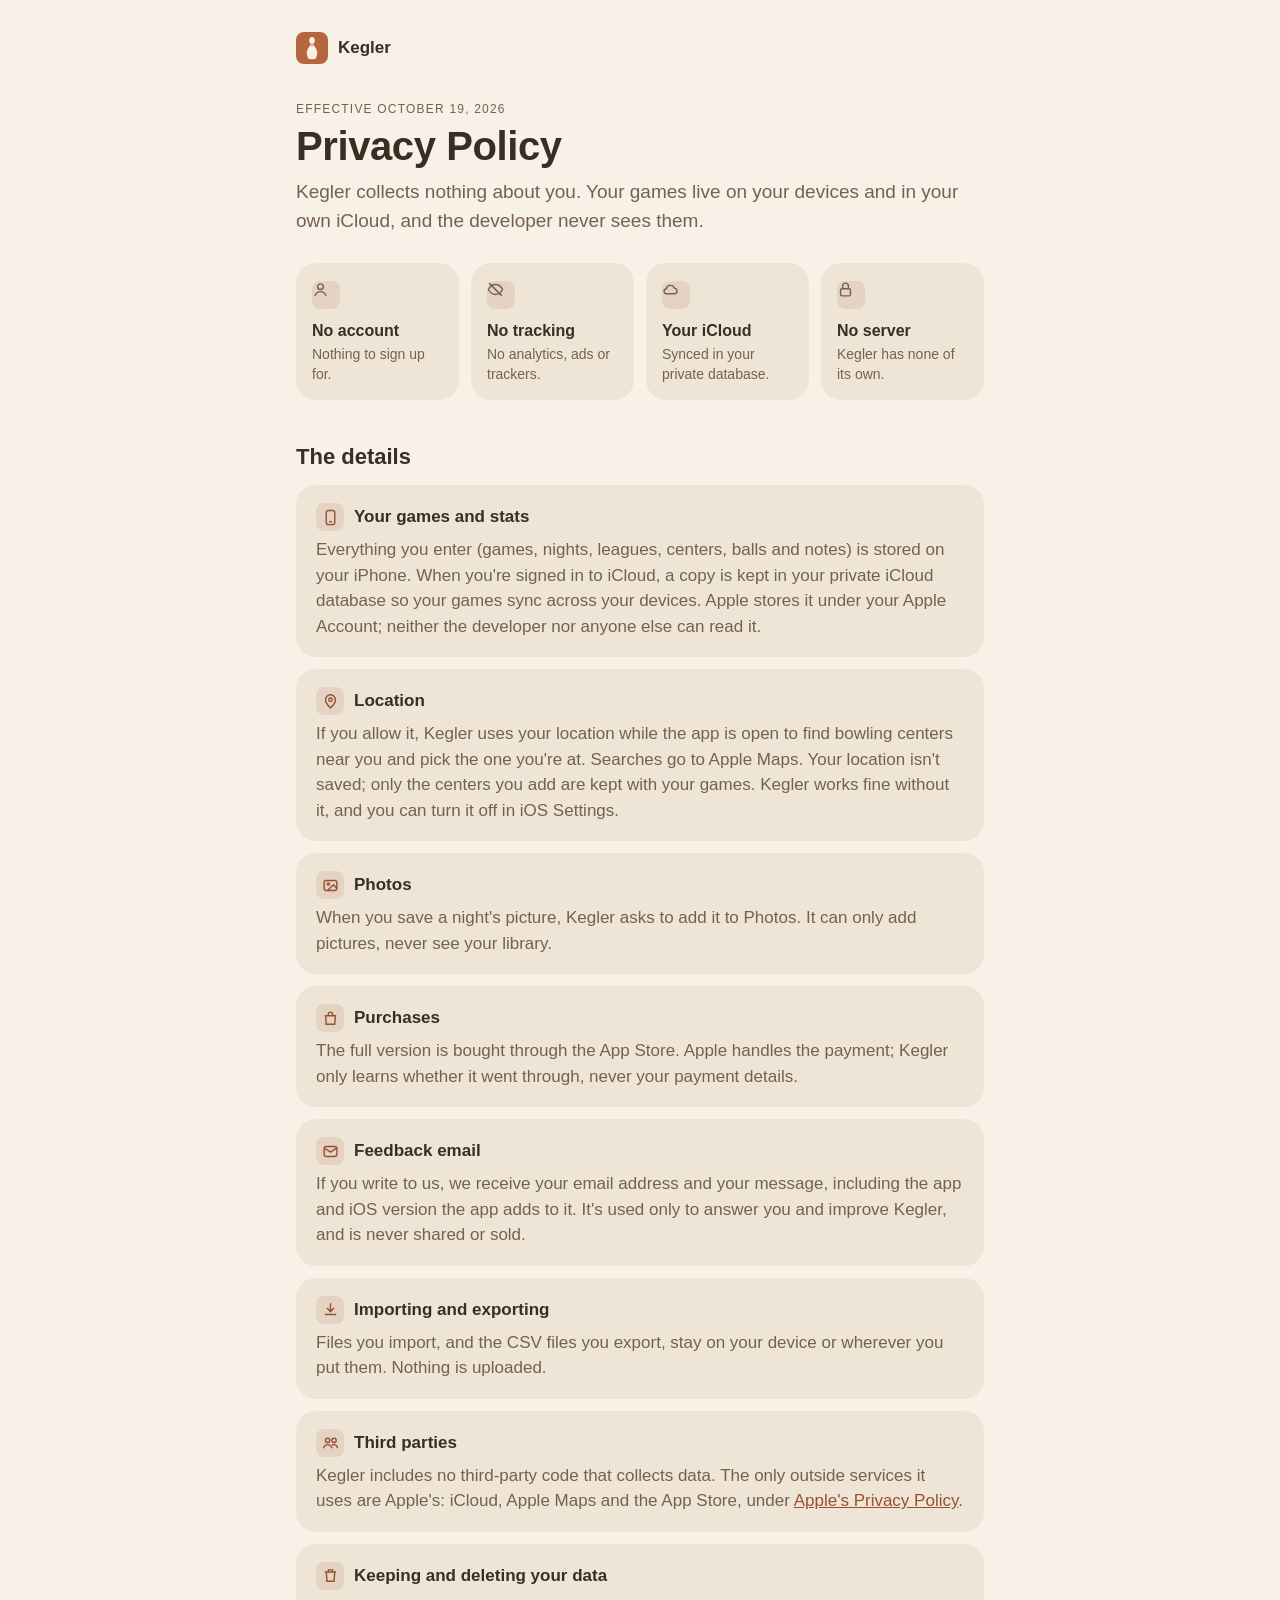
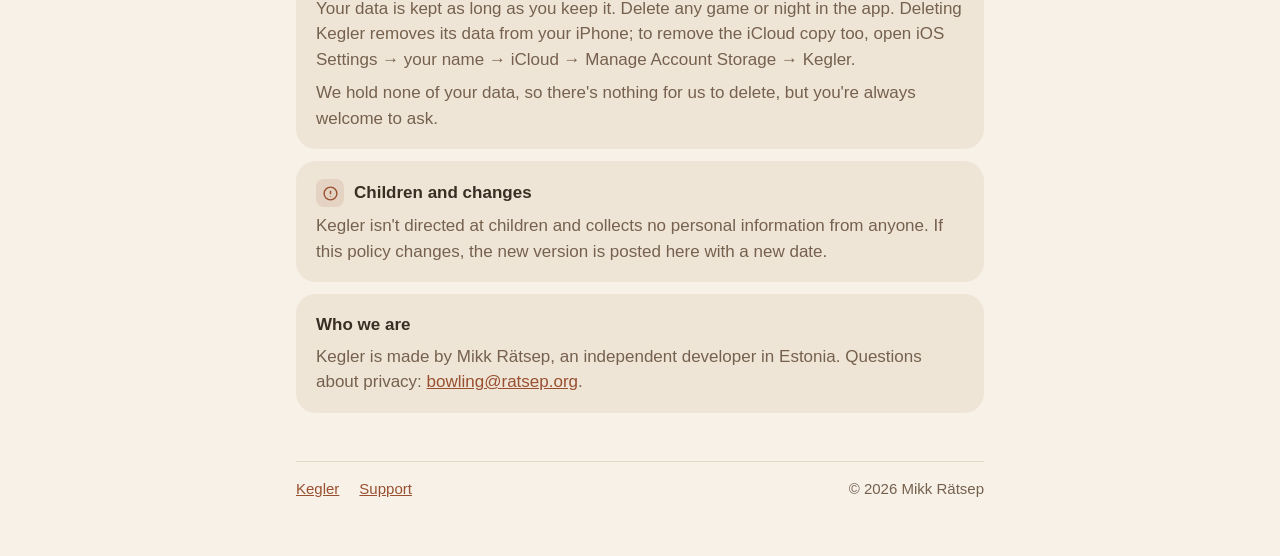
==== privacy/index.html @ ffc1f742 "make the site the app's home page in its own style" ====
<!doctype html>
<html lang="en">
<head>
<meta charset="utf-8">
<meta name="viewport" content="width=device-width, initial-scale=1">
<title>Kegler Privacy Policy</title>
<link rel="icon" href="../favicon.png">
<link rel="stylesheet" href="../style.css">
</head>
<body>
<main>
  <a class="bar" href="../"><img src="../icon.png" alt="">Kegler</a>

  <p class="overline">Effective October 19, 2026</p>
  <h1>Privacy Policy</h1>
  <p class="lead">Kegler collects nothing about you. Your games live on your devices and in your own iCloud, and the developer never sees them.</p>

  <div class="tiles">
    <div class="tile">
      <span class="icon"><svg viewBox="0 0 24 24" fill="none" stroke="currentColor" stroke-width="2" aria-hidden="true"><circle cx="12" cy="8" r="4"/><path d="M4 21c1.5-4 4.5-6 8-6s6.5 2 8 6"/></svg></span>
      <strong>No account</strong>
      <span>Nothing to sign up for.</span>
    </div>
    <div class="tile">
      <span class="icon"><svg viewBox="0 0 24 24" fill="none" stroke="currentColor" stroke-width="2" aria-hidden="true"><path d="M2 12s3.5-7 10-7 10 7 10 7-3.5 7-10 7S2 12 2 12z"/><path d="M3 3l18 18"/></svg></span>
      <strong>No tracking</strong>
      <span>No analytics, ads or trackers.</span>
    </div>
    <div class="tile">
      <span class="icon"><svg viewBox="0 0 24 24" fill="none" stroke="currentColor" stroke-width="2" aria-hidden="true"><path d="M7 18h10a4 4 0 0 0 .5-8 6 6 0 0 0-11.5 1A3.5 3.5 0 0 0 7 18z"/></svg></span>
      <strong>Your iCloud</strong>
      <span>Synced in your private database.</span>
    </div>
    <div class="tile">
      <span class="icon"><svg viewBox="0 0 24 24" fill="none" stroke="currentColor" stroke-width="2" aria-hidden="true"><rect x="5" y="11" width="14" height="10" rx="2"/><path d="M8 11V7a4 4 0 0 1 8 0v4"/></svg></span>
      <strong>No server</strong>
      <span>Kegler has none of its own.</span>
    </div>
  </div>

  <h2>The details</h2>

  <div class="card">
    <h3><span class="icon"><svg viewBox="0 0 24 24" fill="none" stroke="currentColor" stroke-width="2" aria-hidden="true"><rect x="6" y="2" width="12" height="20" rx="3"/><path d="M10 18h4"/></svg></span>Your games and stats</h3>
    <p>Everything you enter (games, nights, leagues, centers, balls and notes) is stored on your iPhone. When you're signed in to iCloud, a copy is kept in your private iCloud database so your games sync across your devices. Apple stores it under your Apple Account; neither the developer nor anyone else can read it.</p>
  </div>

  <div class="card">
    <h3><span class="icon"><svg viewBox="0 0 24 24" fill="none" stroke="currentColor" stroke-width="2" aria-hidden="true"><path d="M12 21s-7-6.2-7-11.5a7 7 0 0 1 14 0C19 14.8 12 21 12 21z"/><circle cx="12" cy="9.5" r="2.5"/></svg></span>Location</h3>
    <p>If you allow it, Kegler uses your location while the app is open to find bowling centers near you and pick the one you're at. Searches go to Apple Maps. Your location isn't saved; only the centers you add are kept with your games. Kegler works fine without it, and you can turn it off in iOS Settings.</p>
  </div>

  <div class="card">
    <h3><span class="icon"><svg viewBox="0 0 24 24" fill="none" stroke="currentColor" stroke-width="2" aria-hidden="true"><rect x="3" y="5" width="18" height="14" rx="3"/><circle cx="9" cy="10" r="1.5"/><path d="M21 16l-5-5-8 8"/></svg></span>Photos</h3>
    <p>When you save a night's picture, Kegler asks to add it to Photos. It can only add pictures, never see your library.</p>
  </div>

  <div class="card">
    <h3><span class="icon"><svg viewBox="0 0 24 24" fill="none" stroke="currentColor" stroke-width="2" aria-hidden="true"><path d="M5 8h14l-1 12H6z"/><path d="M9 8V6a3 3 0 0 1 6 0v2"/></svg></span>Purchases</h3>
    <p>The full version is bought through the App Store. Apple handles the payment; Kegler only learns whether it went through, never your payment details.</p>
  </div>

  <div class="card">
    <h3><span class="icon"><svg viewBox="0 0 24 24" fill="none" stroke="currentColor" stroke-width="2" aria-hidden="true"><rect x="3" y="5" width="18" height="14" rx="3"/><path d="M3 7l9 6 9-6"/></svg></span>Feedback email</h3>
    <p>If you write to us, we receive your email address and your message, including the app and iOS version the app adds to it. It's used only to answer you and improve Kegler, and is never shared or sold.</p>
  </div>

  <div class="card">
    <h3><span class="icon"><svg viewBox="0 0 24 24" fill="none" stroke="currentColor" stroke-width="2" aria-hidden="true"><path d="M12 3v12M7 10l5 5 5-5M4 19h16"/></svg></span>Importing and exporting</h3>
    <p>Files you import, and the CSV files you export, stay on your device or wherever you put them. Nothing is uploaded.</p>
  </div>

  <div class="card">
    <h3><span class="icon"><svg viewBox="0 0 24 24" fill="none" stroke="currentColor" stroke-width="2" aria-hidden="true"><circle cx="8" cy="9" r="3"/><circle cx="17" cy="9" r="3"/><path d="M2 20c1-3 3.5-5 6-5s5 2 6 5M14 15.5c.9-.3 1.9-.5 3-.5 2.5 0 4.5 2 5 5"/></svg></span>Third parties</h3>
    <p>Kegler includes no third-party code that collects data. The only outside services it uses are Apple's: iCloud, Apple Maps and the App Store, under <a href="https://www.apple.com/legal/privacy/">Apple's Privacy Policy</a>.</p>
  </div>

  <div class="card">
    <h3><span class="icon"><svg viewBox="0 0 24 24" fill="none" stroke="currentColor" stroke-width="2" aria-hidden="true"><path d="M4 7h16M9 7V4h6v3M6 7l1 13h10l1-13"/></svg></span>Keeping and deleting your data</h3>
    <p>Your data is kept as long as you keep it. Delete any game or night in the app. Deleting Kegler removes its data from your iPhone; to remove the iCloud copy too, open iOS Settings → your name → iCloud → Manage Account Storage → Kegler.</p>
    <p>We hold none of your data, so there's nothing for us to delete, but you're always welcome to ask.</p>
  </div>

  <div class="card">
    <h3><span class="icon"><svg viewBox="0 0 24 24" fill="none" stroke="currentColor" stroke-width="2" aria-hidden="true"><circle cx="12" cy="12" r="9"/><path d="M12 8v5M12 16v.5"/></svg></span>Children and changes</h3>
    <p>Kegler isn't directed at children and collects no personal information from anyone. If this policy changes, the new version is posted here with a new date.</p>
  </div>

  <div class="card">
    <h3>Who we are</h3>
    <p>Kegler is made by Mikk Rätsep, an independent developer in Estonia. Questions about privacy: <a href="mailto:bowling@ratsep.org">bowling@ratsep.org</a>.</p>
  </div>

  <footer>
    <a href="../">Kegler</a>
    <a href="../support/">Support</a>
    <span class="muted">© 2026 Mikk Rätsep</span>
  </footer>
</main>
</body>
</html>
---- style.css ----
:root {
  --canvas: #F7F1E8;
  --surface: #EFE5D7;
  --line: #E4D6C1;
  --ink: #3A2E24;
  --muted: #75614D;
  --accent: #985030;
  --accent-wash: rgba(152, 80, 48, 0.12);
  --chip: #3A2E24;
  --chip-ink: #F7F1E8;
}

@media (prefers-color-scheme: dark) {
  :root {
    --canvas: #1E1914;
    --surface: #2A231C;
    --line: #3A3027;
    --ink: #F1E8DB;
    --muted: #A8957F;
    --accent: #D07A52;
    --accent-wash: rgba(208, 122, 82, 0.16);
    --chip: #F1E8DB;
    --chip-ink: #1E1914;
  }
}

* { box-sizing: border-box; }

body {
  margin: 0;
  background: var(--canvas);
  color: var(--ink);
  font: 17px/1.5 -apple-system, BlinkMacSystemFont, "SF Pro Text", "Helvetica Neue", Arial, sans-serif;
  -webkit-font-smoothing: antialiased;
}

main {
  max-width: 720px;
  margin: 0 auto;
  padding: 32px 16px 56px;
}

a { color: var(--accent); }

/* The top bar: the icon and the name, back to the home page. */
.bar {
  display: flex;
  align-items: center;
  gap: 10px;
  text-decoration: none;
  color: var(--ink);
  font-weight: 600;
  margin-bottom: 36px;
}

.bar img { width: 32px; height: 32px; border-radius: 8px; }

.overline {
  font-size: 12px;
  font-weight: 500;
  letter-spacing: 0.1em;
  text-transform: uppercase;
  color: var(--muted);
  margin: 0;
}

h1 {
  font-size: 40px;
  line-height: 1.1;
  font-weight: 600;
  letter-spacing: -0.01em;
  margin: 6px 0 10px;
}

.lead { font-size: 19px; color: var(--muted); margin: 0 0 28px; }

h2 { font-size: 22px; margin: 40px 0 12px; }

.card {
  background: var(--surface);
  border-radius: 20px;
  padding: 18px 20px;
  margin: 12px 0;
}

.card h3 {
  display: flex;
  align-items: center;
  gap: 10px;
  font-size: 17px;
  margin: 0 0 6px;
}

.card p { margin: 0; color: var(--muted); }
.card p + p { margin-top: 8px; }

/* Tiles in a grid: one fact each, with its icon. */
.tiles {
  display: grid;
  grid-template-columns: repeat(auto-fit, minmax(150px, 1fr));
  gap: 12px;
  margin: 12px 0 8px;
}

.tile {
  background: var(--surface);
  border-radius: 20px;
  padding: 16px;
}

.tile strong { display: block; margin-top: 10px; font-size: 16px; }
.tile span { display: block; color: var(--muted); font-size: 14px; line-height: 1.4; margin-top: 2px; }

.icon {
  width: 28px;
  height: 28px;
  flex: none;
  border-radius: 8px;
  background: var(--accent-wash);
  color: var(--accent);
  display: inline-flex;
  align-items: center;
  justify-content: center;
}

.icon svg { width: 17px; height: 17px; }

.button {
  display: inline-block;
  background: var(--accent);
  color: #fff;
  text-decoration: none;
  font-weight: 600;
  border-radius: 999px;
  padding: 13px 26px;
  margin-top: 14px;
}

/* A sample of the app: the average card and a night's games. */
.sample {
  background: var(--surface);
  border-radius: 24px;
  padding: 20px;
  margin: 8px 0 12px;
}

.sample .figure { font-size: 56px; font-weight: 200; line-height: 1; margin: 6px 0 4px; }
.sample .up { color: var(--accent); font-size: 14px; }
.sample svg { display: block; width: 100%; height: 56px; margin: 12px 0 14px; }

.chips { display: flex; gap: 6px; flex-wrap: wrap; }

.chip {
  border-radius: 999px;
  padding: 4px 12px;
  background: var(--canvas);
  color: var(--muted);
  font-size: 14px;
  font-variant-numeric: tabular-nums;
}

.chip.best { background: var(--chip); color: var(--chip-ink); }

.badge {
  border-radius: 999px;
  padding: 3px 10px;
  background: var(--accent-wash);
  font-size: 12px;
  align-self: center;
}

/* Questions that open, like the app's cards. */
details {
  background: var(--surface);
  border-radius: 20px;
  margin: 10px 0;
  padding: 0 20px;
}

summary {
  list-style: none;
  cursor: pointer;
  padding: 16px 0;
  font-weight: 600;
  display: flex;
  justify-content: space-between;
  gap: 12px;
}

summary::-webkit-details-marker { display: none; }
summary::after { content: "›"; color: var(--muted); transition: transform 0.2s; }
details[open] summary::after { transform: rotate(90deg); }
details p { margin: 0 0 16px; color: var(--muted); }

footer {
  margin-top: 48px;
  padding-top: 16px;
  border-top: 1px solid var(--line);
  display: flex;
  flex-wrap: wrap;
  gap: 8px 20px;
  font-size: 15px;
}

footer .muted { color: var(--muted); margin-left: auto; }

/* The home page's top: the icon large, the promise, and where to get it. */
.hero { text-align: center; padding: 24px 0 8px; }
.hero .app-icon { width: 112px; height: 112px; border-radius: 26px; box-shadow: 0 10px 30px rgba(0, 0, 0, 0.25); }
.hero h1 { font-size: 48px; margin-top: 20px; }
.hero .lead { max-width: 520px; margin: 0 auto 20px; }

.store {
  display: inline-flex;
  align-items: center;
  gap: 8px;
  border: 1px solid var(--line);
  border-radius: 999px;
  padding: 10px 18px;
  color: var(--muted);
  font-size: 15px;
}

/* The app's own screens, in a row that scrolls sideways on a phone. */
.phones {
  display: flex;
  gap: 16px;
  overflow-x: auto;
  scroll-snap-type: x mandatory;
  padding: 28px 16px 12px;
  margin: 0 -16px;
}

.phones figure { margin: 0; flex: 0 0 210px; scroll-snap-align: center; text-align: center; }

.phones img {
  width: 100%;
  height: auto;
  border-radius: 30px;
  border: 6px solid #0d0b09;
  box-shadow: 0 12px 32px rgba(0, 0, 0, 0.25);
  display: block;
}

.phones figcaption { color: var(--muted); font-size: 14px; margin-top: 10px; }

@media (min-width: 640px) {
  .phones { overflow: visible; margin: 0; padding: 28px 0 12px; }
  .phones figure { flex: 1 1 0; min-width: 0; }
}

/* Features: an icon, a line in bold and what it means. */
.features {
  display: grid;
  grid-template-columns: repeat(auto-fit, minmax(300px, 1fr));
  gap: 12px;
}

.features .card { margin: 0; }

.price {
  text-align: center;
  padding: 28px 20px;
  margin-top: 28px;
}

.price .figure { font-size: 44px; font-weight: 200; line-height: 1; margin: 8px 0; }

@media (max-width: 480px) {
  h1 { font-size: 32px; }
  .hero h1 { font-size: 40px; }
  footer .muted { margin-left: 0; width: 100%; }
}
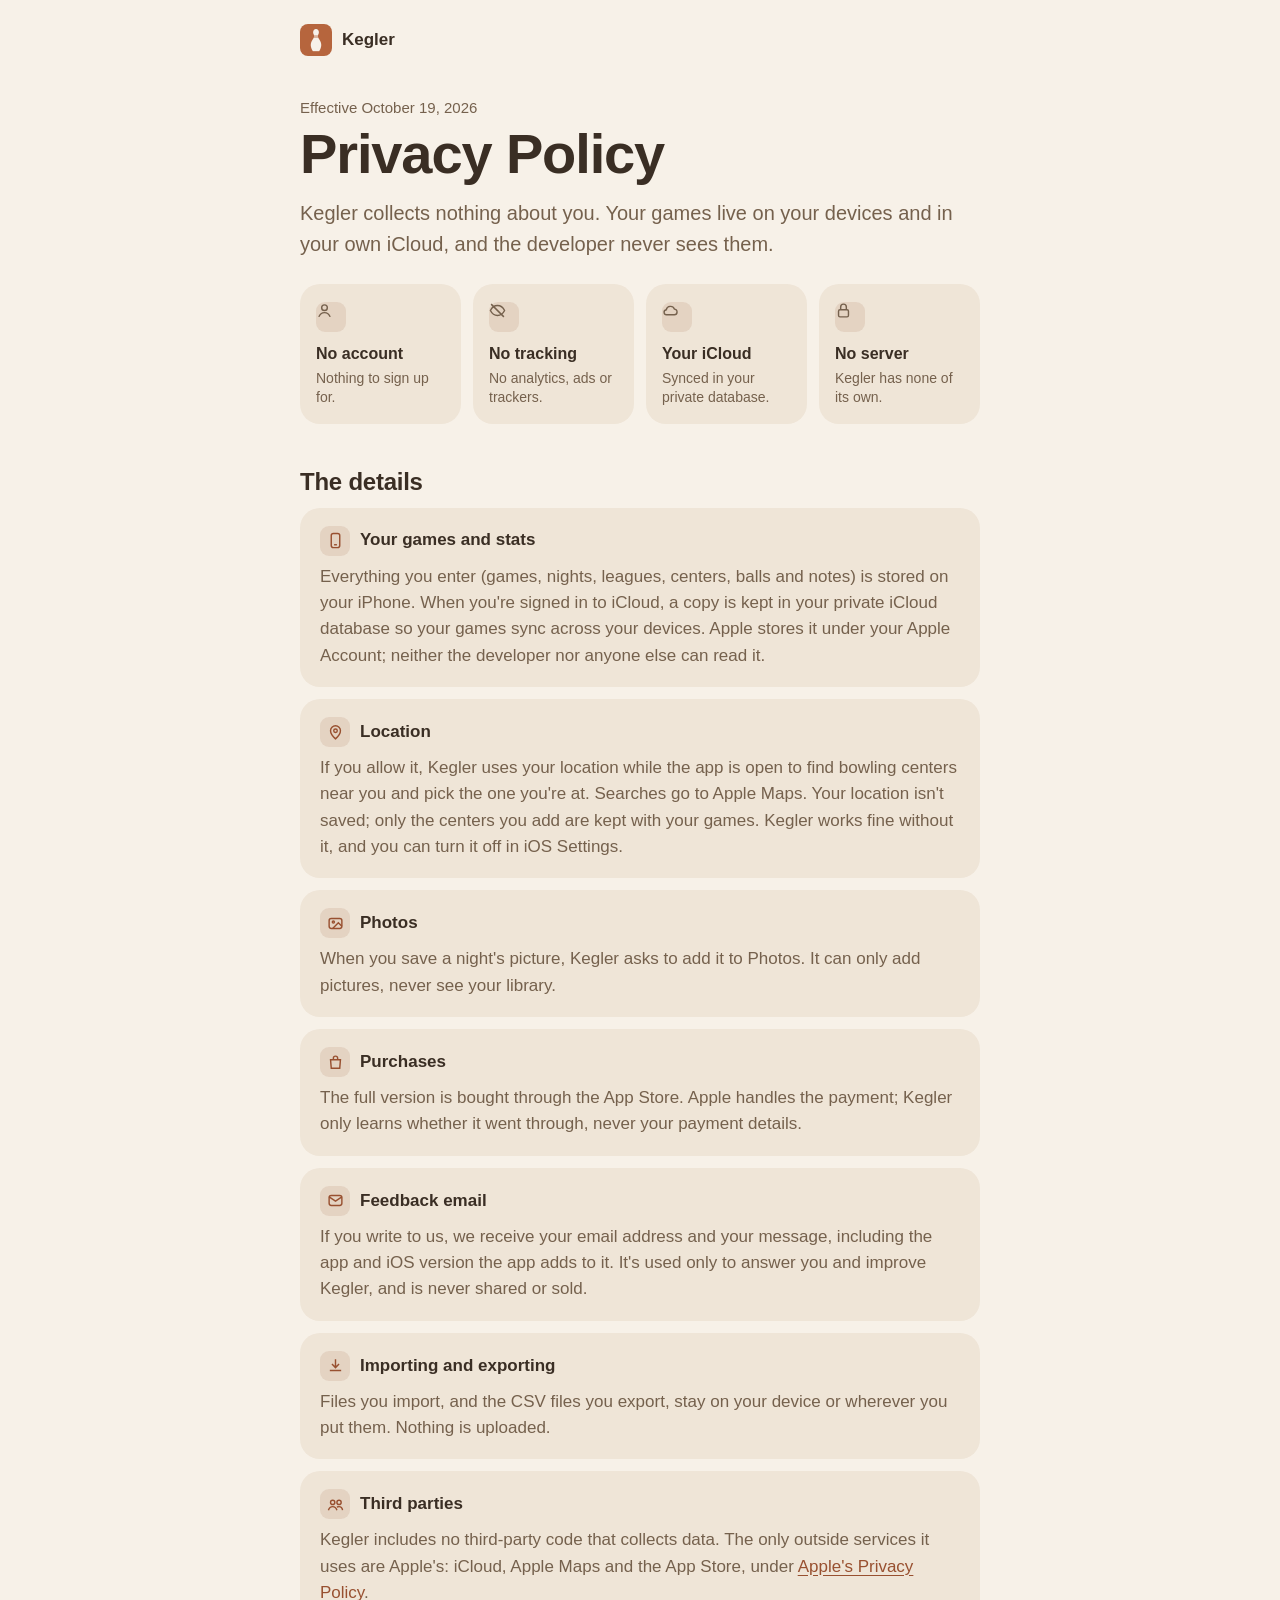
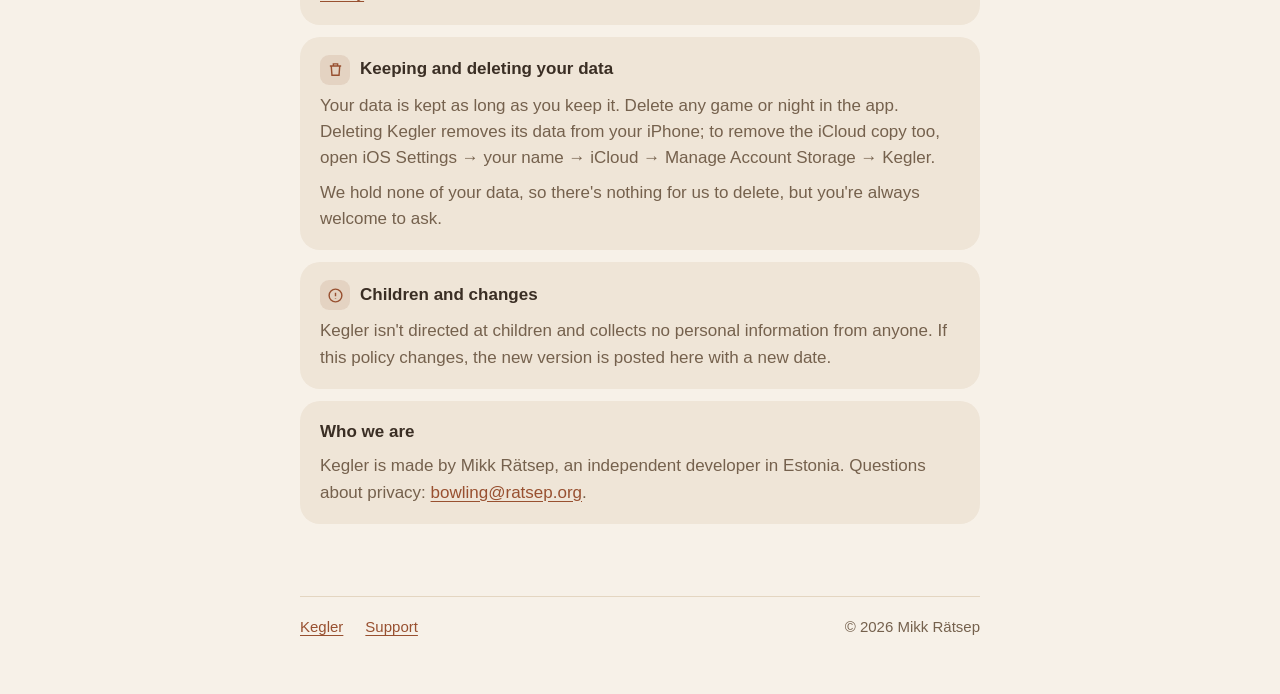
==== commit 84ba26df: "lead with a filling score sheet and show screens in light and dark" ====
--- a/privacy/index.html
+++ b/privacy/index.html
@@ -8,10 +8,10 @@
 <link rel="stylesheet" href="../style.css">
 </head>
 <body>
-<main>
+<main class="narrow">
   <a class="bar" href="../"><img src="../icon.png" alt="">Kegler</a>
 
-  <p class="overline">Effective October 19, 2026</p>
+  <p class="meta">Effective October 19, 2026</p>
   <h1>Privacy Policy</h1>
   <p class="lead">Kegler collects nothing about you. Your games live on your devices and in your own iCloud, and the developer never sees them.</p>
 
--- a/style.css
+++ b/style.css
@@ -1,3 +1,4 @@
+/* Kegler's site, in the app's own oak: warm paper by day, dark wood at night, clay for what matters. */
 :root {
   --canvas: #F7F1E8;
   --surface: #EFE5D7;
@@ -6,8 +7,8 @@
   --muted: #75614D;
   --accent: #985030;
   --accent-wash: rgba(152, 80, 48, 0.12);
-  --chip: #3A2E24;
-  --chip-ink: #F7F1E8;
+  --active: #FBF7F0;
+  --bezel: #2B231C;
 }
 
 @media (prefers-color-scheme: dark) {
@@ -19,103 +20,169 @@
     --muted: #A8957F;
     --accent: #D07A52;
     --accent-wash: rgba(208, 122, 82, 0.16);
-    --chip: #F1E8DB;
-    --chip-ink: #1E1914;
+    --active: #342B22;
+    --bezel: #0E0B09;
   }
 }
 
 * { box-sizing: border-box; }
+
+html { -webkit-text-size-adjust: 100%; }
 
 body {
   margin: 0;
   background: var(--canvas);
   color: var(--ink);
-  font: 17px/1.5 -apple-system, BlinkMacSystemFont, "SF Pro Text", "Helvetica Neue", Arial, sans-serif;
+  font: 17px/1.55 -apple-system, BlinkMacSystemFont, "SF Pro Text", "Helvetica Neue", Arial, sans-serif;
   -webkit-font-smoothing: antialiased;
 }
 
 main {
-  max-width: 720px;
+  max-width: 960px;
   margin: 0 auto;
-  padding: 32px 16px 56px;
-}
-
-a { color: var(--accent); }
+  padding: 24px 20px 56px;
+}
+
+.narrow { max-width: 720px; }
+.narrow h2 { font-size: 24px; margin-top: 44px; }
+
+a { color: var(--accent); text-underline-offset: 3px; }
+a:focus-visible, summary:focus-visible { outline: 2px solid var(--accent); outline-offset: 3px; border-radius: 6px; }
 
 /* The top bar: the icon and the name, back to the home page. */
 .bar {
-  display: flex;
+  display: inline-flex;
   align-items: center;
   gap: 10px;
   text-decoration: none;
   color: var(--ink);
   font-weight: 600;
-  margin-bottom: 36px;
+  margin-bottom: 40px;
 }
 
 .bar img { width: 32px; height: 32px; border-radius: 8px; }
 
-.overline {
-  font-size: 12px;
-  font-weight: 500;
-  letter-spacing: 0.1em;
-  text-transform: uppercase;
+h1 {
+  font-size: clamp(36px, 6vw, 56px);
+  line-height: 1.05;
+  font-weight: 700;
+  letter-spacing: -0.02em;
+  margin: 0 0 14px;
+}
+
+h2 {
+  font-size: clamp(26px, 3.6vw, 34px);
+  line-height: 1.15;
+  font-weight: 650;
+  letter-spacing: -0.01em;
+  margin: 0 0 12px;
+}
+
+h3 { font-size: 17px; margin: 0 0 4px; }
+
+.lead { font-size: 20px; color: var(--muted); max-width: 34em; margin: 0 0 24px; }
+.meta { color: var(--muted); font-size: 15px; margin: 0 0 6px; }
+
+.store {
+  display: inline-flex;
+  align-items: center;
+  gap: 8px;
+  border: 1px solid var(--line);
+  border-radius: 999px;
+  padding: 9px 16px;
   color: var(--muted);
-  margin: 0;
-}
-
-h1 {
-  font-size: 40px;
-  line-height: 1.1;
-  font-weight: 600;
-  letter-spacing: -0.01em;
-  margin: 6px 0 10px;
-}
-
-.lead { font-size: 19px; color: var(--muted); margin: 0 0 28px; }
-
-h2 { font-size: 22px; margin: 40px 0 12px; }
-
-.card {
+  font-size: 15px;
+}
+
+/* The score sheet in the hero: a game's ten frames filling in, the total large beside them. */
+.game {
+  display: flex;
+  align-items: flex-end;
+  gap: 20px;
+  margin: 44px 0 8px;
+}
+
+.sheet {
+  flex: 1;
+  display: grid;
+  grid-template-columns: repeat(9, 1fr) 1.45fr;
+  border: 1px solid var(--line);
+  border-radius: 14px;
+  overflow: hidden;
   background: var(--surface);
-  border-radius: 20px;
-  padding: 18px 20px;
-  margin: 12px 0;
-}
-
-.card h3 {
-  display: flex;
-  align-items: center;
-  gap: 10px;
-  font-size: 17px;
-  margin: 0 0 6px;
-}
-
-.card p { margin: 0; color: var(--muted); }
-.card p + p { margin-top: 8px; }
-
-/* Tiles in a grid: one fact each, with its icon. */
-.tiles {
-  display: grid;
-  grid-template-columns: repeat(auto-fit, minmax(150px, 1fr));
-  gap: 12px;
-  margin: 12px 0 8px;
-}
-
-.tile {
-  background: var(--surface);
-  border-radius: 20px;
-  padding: 16px;
-}
-
-.tile strong { display: block; margin-top: 10px; font-size: 16px; }
-.tile span { display: block; color: var(--muted); font-size: 14px; line-height: 1.4; margin-top: 2px; }
+  font-variant-numeric: tabular-nums;
+}
+
+.frame {
+  border-left: 1px solid var(--line);
+  text-align: center;
+  padding: 6px 2px 8px;
+  min-width: 0;
+}
+
+.frame:first-child { border-left: 0; }
+.frame .n { display: block; font-size: 12px; color: var(--muted); }
+.frame .marks { display: block; font-size: 18px; height: 28px; letter-spacing: 0.08em; }
+.frame .total { display: block; font-size: 20px; font-weight: 300; height: 28px; }
+
+.score {
+  font-size: clamp(64px, 11vw, 112px);
+  font-weight: 100;
+  line-height: 0.8;
+  letter-spacing: -0.03em;
+  font-variant-numeric: tabular-nums;
+  min-width: 2.1ch;
+  text-align: right;
+}
+
+/* The one moment on load: each frame fills in after the one before. */
+@media (prefers-reduced-motion: no-preference) {
+  .frame .marks, .frame .total { opacity: 0; animation: fill 0.35s ease-out forwards; animation-delay: calc(var(--i) * 0.16s + 0.3s); }
+  .frame .total { animation-delay: calc(var(--i) * 0.16s + 0.42s); }
+  .frame { animation: mark 0.4s ease-out; animation-delay: calc(var(--i) * 0.16s + 0.3s); }
+}
+
+@keyframes fill { from { opacity: 0; transform: translateY(4px); } to { opacity: 1; transform: none; } }
+@keyframes mark { 0%, 100% { background: transparent; } 40% { background: var(--active); } }
+
+/* Feature rows: what Kegler does, beside the screen that does it. */
+.feature {
+  display: grid;
+  grid-template-columns: 1fr 260px;
+  gap: 56px;
+  align-items: center;
+  padding: 72px 0 0;
+}
+
+.feature.flip { grid-template-columns: 260px 1fr; }
+.feature.flip .copy { order: 2; }
+.feature .copy p { color: var(--muted); margin: 0; max-width: 30em; }
+
+.phone img {
+  display: block;
+  width: 100%;
+  height: auto;
+  border-radius: 34px;
+  border: 7px solid var(--bezel);
+  box-shadow: 0 24px 48px -20px rgba(43, 35, 28, 0.45);
+}
+
+/* Smaller things Kegler does, as a quiet list. */
+.more {
+  display: grid;
+  grid-template-columns: repeat(auto-fit, minmax(260px, 1fr));
+  gap: 28px 40px;
+  margin-top: 24px;
+}
+
+.more > div { display: flex; gap: 14px; }
+.more p { margin: 0; color: var(--muted); font-size: 16px; }
 
 .icon {
-  width: 28px;
-  height: 28px;
+  width: 30px;
+  height: 30px;
   flex: none;
-  border-radius: 8px;
+  border-radius: 9px;
   background: var(--accent-wash);
   color: var(--accent);
   display: inline-flex;
@@ -124,6 +191,40 @@
 }
 
 .icon svg { width: 17px; height: 17px; }
+
+section.block { padding-top: 88px; }
+
+/* The price, said once and large. */
+.price {
+  display: grid;
+  grid-template-columns: auto 1fr;
+  gap: 8px 40px;
+  align-items: center;
+  border-top: 1px solid var(--line);
+  border-bottom: 1px solid var(--line);
+  padding: 36px 0;
+}
+
+.price .figure { font-size: clamp(48px, 8vw, 80px); font-weight: 100; line-height: 1; letter-spacing: -0.02em; }
+.price p { margin: 0; color: var(--muted); max-width: 30em; }
+.price strong { color: var(--ink); font-weight: 600; }
+
+/* Cards, tiles and questions, used by the privacy and support pages. */
+.tiles {
+  display: grid;
+  grid-template-columns: repeat(auto-fit, minmax(150px, 1fr));
+  gap: 12px;
+  margin: 8px 0 40px;
+}
+
+.tile { background: var(--surface); border-radius: 20px; padding: 16px; }
+.tile strong { display: block; margin-top: 10px; font-size: 16px; }
+.tile span { display: block; color: var(--muted); font-size: 14px; line-height: 1.4; margin-top: 2px; }
+
+.card { background: var(--surface); border-radius: 20px; padding: 18px 20px; margin: 12px 0; }
+.card h3 { display: flex; align-items: center; gap: 10px; margin-bottom: 8px; }
+.card p { margin: 0; color: var(--muted); }
+.card p + p { margin-top: 8px; }
 
 .button {
   display: inline-block;
@@ -133,49 +234,10 @@
   font-weight: 600;
   border-radius: 999px;
   padding: 13px 26px;
-  margin-top: 14px;
-}
-
-/* A sample of the app: the average card and a night's games. */
-.sample {
-  background: var(--surface);
-  border-radius: 24px;
-  padding: 20px;
-  margin: 8px 0 12px;
-}
-
-.sample .figure { font-size: 56px; font-weight: 200; line-height: 1; margin: 6px 0 4px; }
-.sample .up { color: var(--accent); font-size: 14px; }
-.sample svg { display: block; width: 100%; height: 56px; margin: 12px 0 14px; }
-
-.chips { display: flex; gap: 6px; flex-wrap: wrap; }
-
-.chip {
-  border-radius: 999px;
-  padding: 4px 12px;
-  background: var(--canvas);
-  color: var(--muted);
-  font-size: 14px;
-  font-variant-numeric: tabular-nums;
-}
-
-.chip.best { background: var(--chip); color: var(--chip-ink); }
-
-.badge {
-  border-radius: 999px;
-  padding: 3px 10px;
-  background: var(--accent-wash);
-  font-size: 12px;
-  align-self: center;
-}
-
-/* Questions that open, like the app's cards. */
-details {
-  background: var(--surface);
-  border-radius: 20px;
-  margin: 10px 0;
-  padding: 0 20px;
-}
+  margin-top: 16px;
+}
+
+details { background: var(--surface); border-radius: 20px; margin: 10px 0; padding: 0 20px; }
 
 summary {
   list-style: none;
@@ -193,81 +255,29 @@
 details p { margin: 0 0 16px; color: var(--muted); }
 
 footer {
-  margin-top: 48px;
-  padding-top: 16px;
+  margin-top: 72px;
+  padding-top: 18px;
   border-top: 1px solid var(--line);
   display: flex;
   flex-wrap: wrap;
-  gap: 8px 20px;
+  gap: 8px 22px;
   font-size: 15px;
 }
 
 footer .muted { color: var(--muted); margin-left: auto; }
 
-/* The home page's top: the icon large, the promise, and where to get it. */
-.hero { text-align: center; padding: 24px 0 8px; }
-.hero .app-icon { width: 112px; height: 112px; border-radius: 26px; box-shadow: 0 10px 30px rgba(0, 0, 0, 0.25); }
-.hero h1 { font-size: 48px; margin-top: 20px; }
-.hero .lead { max-width: 520px; margin: 0 auto 20px; }
-
-.store {
-  display: inline-flex;
-  align-items: center;
-  gap: 8px;
-  border: 1px solid var(--line);
-  border-radius: 999px;
-  padding: 10px 18px;
-  color: var(--muted);
-  font-size: 15px;
-}
-
-/* The app's own screens, in a row that scrolls sideways on a phone. */
-.phones {
-  display: flex;
-  gap: 16px;
-  overflow-x: auto;
-  scroll-snap-type: x mandatory;
-  padding: 28px 16px 12px;
-  margin: 0 -16px;
-}
-
-.phones figure { margin: 0; flex: 0 0 210px; scroll-snap-align: center; text-align: center; }
-
-.phones img {
-  width: 100%;
-  height: auto;
-  border-radius: 30px;
-  border: 6px solid #0d0b09;
-  box-shadow: 0 12px 32px rgba(0, 0, 0, 0.25);
-  display: block;
-}
-
-.phones figcaption { color: var(--muted); font-size: 14px; margin-top: 10px; }
-
-@media (min-width: 640px) {
-  .phones { overflow: visible; margin: 0; padding: 28px 0 12px; }
-  .phones figure { flex: 1 1 0; min-width: 0; }
-}
-
-/* Features: an icon, a line in bold and what it means. */
-.features {
-  display: grid;
-  grid-template-columns: repeat(auto-fit, minmax(300px, 1fr));
-  gap: 12px;
-}
-
-.features .card { margin: 0; }
-
-.price {
-  text-align: center;
-  padding: 28px 20px;
-  margin-top: 28px;
-}
-
-.price .figure { font-size: 44px; font-weight: 200; line-height: 1; margin: 8px 0; }
+@media (max-width: 720px) {
+  .feature, .feature.flip { grid-template-columns: 1fr; gap: 28px; padding-top: 64px; }
+  .feature.flip .copy { order: 0; }
+  .phone { width: min(260px, 72vw); margin: 0 auto; }
+  .game { flex-direction: column-reverse; align-items: stretch; gap: 12px; }
+  .score { text-align: left; }
+  .price { grid-template-columns: 1fr; }
+}
 
 @media (max-width: 480px) {
-  h1 { font-size: 32px; }
-  .hero h1 { font-size: 40px; }
+  .frame .marks { font-size: 13px; letter-spacing: 0; }
+  .frame .total { font-size: 14px; }
+  .frame .n { font-size: 10px; }
   footer .muted { margin-left: 0; width: 100%; }
 }
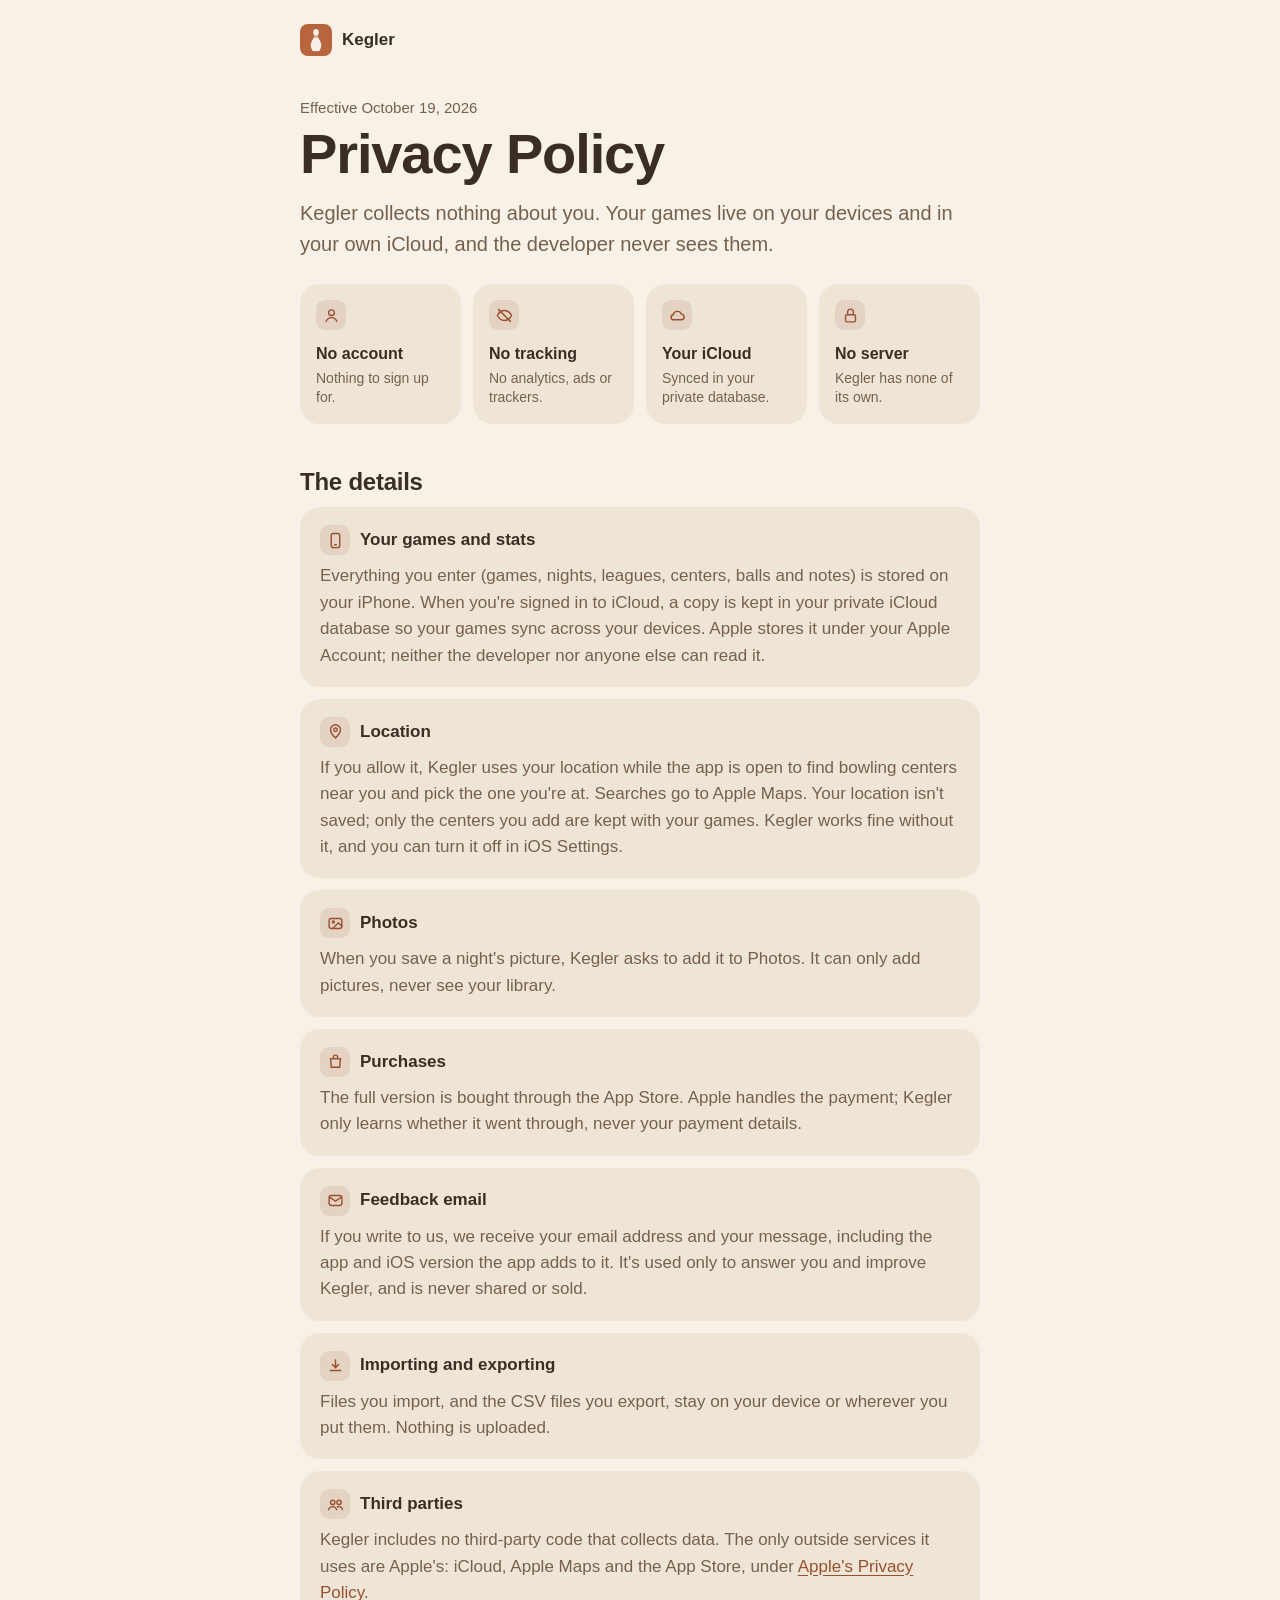
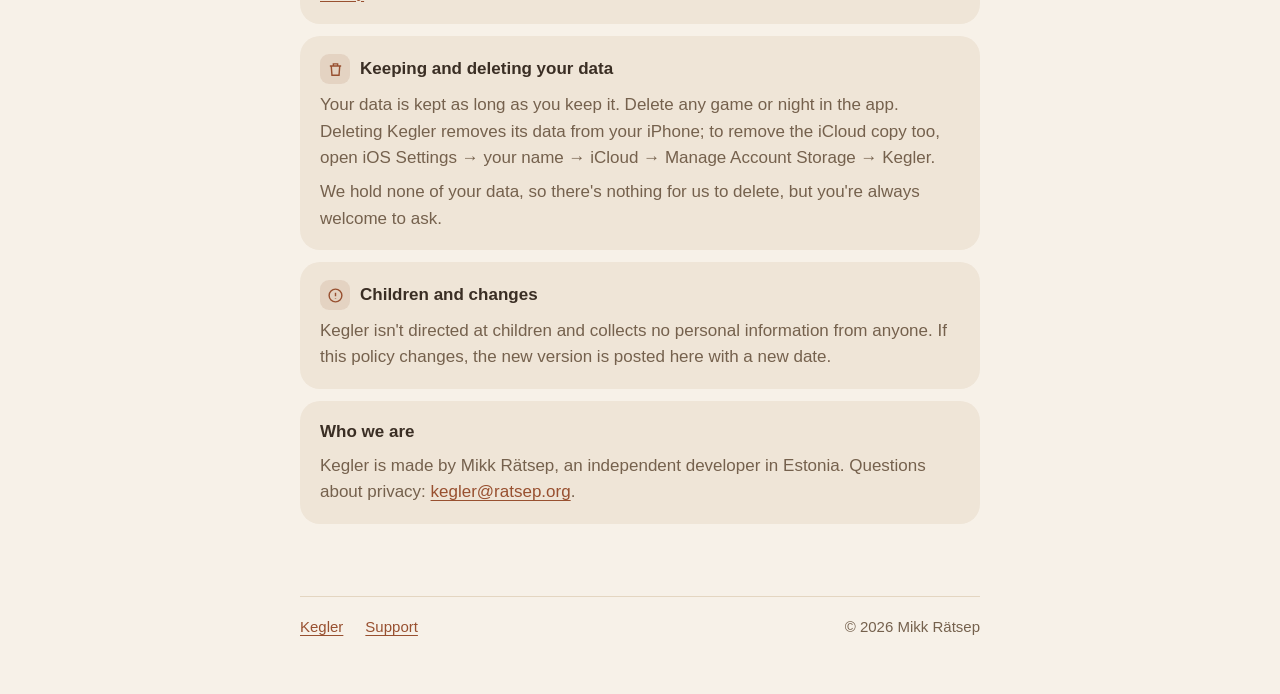
==== commit dee9aa89: "use kegler@ratsep.org for support" ====
--- a/privacy/index.html
+++ b/privacy/index.html
@@ -88,7 +88,7 @@
 
   <div class="card">
     <h3>Who we are</h3>
-    <p>Kegler is made by Mikk Rätsep, an independent developer in Estonia. Questions about privacy: <a href="mailto:bowling@ratsep.org">bowling@ratsep.org</a>.</p>
+    <p>Kegler is made by Mikk Rätsep, an independent developer in Estonia. Questions about privacy: <a href="mailto:kegler@ratsep.org">kegler@ratsep.org</a>.</p>
   </div>
 
   <footer>
--- a/style.css
+++ b/style.css
@@ -47,7 +47,11 @@
 .narrow h2 { font-size: 24px; margin-top: 44px; }
 
 a { color: var(--accent); text-underline-offset: 3px; }
-a:focus-visible, summary:focus-visible { outline: 2px solid var(--accent); outline-offset: 3px; border-radius: 6px; }
+a:focus-visible { outline: 2px solid var(--accent); outline-offset: 3px; border-radius: 6px; }
+
+/* A question's whole card shows keyboard focus, in its own rounded shape. */
+summary:focus { outline: none; }
+details:has(summary:focus-visible) { outline: 2px solid var(--accent); outline-offset: 2px; }
 
 /* The top bar: the icon and the name, back to the home page. */
 .bar {
@@ -131,7 +135,9 @@
   line-height: 0.8;
   letter-spacing: -0.03em;
   font-variant-numeric: tabular-nums;
-  min-width: 2.1ch;
+  /* Three digits wide from the first 0, so the sheet beside it never moves as the score grows. */
+  width: 3ch;
+  flex: none;
   text-align: right;
 }
 
@@ -142,6 +148,32 @@
   .frame { animation: mark 0.4s ease-out; animation-delay: calc(var(--i) * 0.16s + 0.3s); }
 }
 
+/* As a feature scrolls in, its phone is set upright like a pin on the deck and its words follow;
+   the smaller features' icons drop into place one after another. Once each, and only with script. */
+@media (prefers-reduced-motion: no-preference) {
+  .js .feature .phone {
+    opacity: 0;
+    transform: translateY(48px) rotate(4deg);
+    transform-origin: 50% 100%;
+    transition: opacity 0.5s ease-out, transform 0.9s cubic-bezier(0.34, 1.4, 0.5, 1);
+  }
+
+  .js .feature.flip .phone { transform: translateY(48px) rotate(-4deg); }
+
+  .js .feature .copy {
+    opacity: 0;
+    transform: translateY(12px);
+    transition: opacity 0.6s ease-out 0.2s, transform 0.6s ease-out 0.2s;
+  }
+
+  .js .feature.in .phone, .js .feature.in .copy { opacity: 1; transform: none; }
+
+  .js .more .icon { opacity: 0; transform: translateY(-10px) scale(0.6); }
+  .js .more.in .icon { animation: drop 0.55s cubic-bezier(0.34, 1.6, 0.5, 1) forwards; animation-delay: calc(var(--i) * 90ms); }
+}
+
+@keyframes drop { to { opacity: 1; transform: none; } }
+
 @keyframes fill { from { opacity: 0; transform: translateY(4px); } to { opacity: 1; transform: none; } }
 @keyframes mark { 0%, 100% { background: transparent; } 40% { background: var(--active); } }
 
@@ -151,21 +183,194 @@
   grid-template-columns: 1fr 260px;
   gap: 56px;
   align-items: center;
-  padding: 72px 0 0;
+  padding: 56px 0 0;
+}
+
+/* The phones take turns on each side, so on a wide screen each row tucks up under the words of
+   the one before, like steps. */
+@media (min-width: 721px) {
+  .feature + .feature { margin-top: -150px; }
 }
 
 .feature.flip { grid-template-columns: 260px 1fr; }
 .feature.flip .copy { order: 2; }
 .feature .copy p { color: var(--muted); margin: 0; max-width: 30em; }
+
+/* The app's screens in an iPhone 16 Pro: a titanium edge, a thin black bezel, the screen's own
+   rounded corners, the Dynamic Island and the side buttons, all measured from the phone's width. */
+.phone {
+  --w: 260px;
+  --frame: calc(var(--w) * 0.034);
+  --screen: calc(var(--w) - 2 * var(--frame));
+  --corner: calc(var(--screen) * 0.137);
+  --titanium: #8F8A83;
+  position: relative;
+  display: block;
+  width: var(--w);
+  padding: var(--frame);
+  border-radius: calc(var(--corner) + var(--frame));
+  background: #050505;
+  box-shadow:
+    0 0 0 1.5px var(--titanium),
+    0 0 0 2.5px #4E4A45,
+    0 30px 60px -26px rgba(43, 35, 28, 0.6);
+}
 
 .phone img {
   display: block;
   width: 100%;
   height: auto;
-  border-radius: 34px;
-  border: 7px solid var(--bezel);
-  box-shadow: 0 24px 48px -20px rgba(43, 35, 28, 0.45);
-}
+  border-radius: var(--corner);
+}
+
+/* The Dynamic Island, in the middle of the screenshot's status bar. */
+.phone::after {
+  content: "";
+  position: absolute;
+  left: 50%;
+  top: calc(var(--frame) + var(--screen) * 0.027);
+  width: calc(var(--screen) * 0.313);
+  height: calc(var(--screen) * 0.092);
+  translate: -50% 0;
+  border-radius: 999px;
+  background: #000;
+  z-index: 1;
+}
+
+/* The side buttons: the action button and volume on the left, the side button on the right. */
+.phone::before {
+  content: "";
+  position: absolute;
+  left: -4px;
+  top: 17%;
+  width: 3px;
+  height: 4%;
+  border-radius: 2px 0 0 2px;
+  background: var(--titanium);
+  box-shadow:
+    0 calc(var(--w) * 0.16) 0 0 var(--titanium),
+    0 calc(var(--w) * 0.29) 0 0 var(--titanium),
+    calc(var(--w) + 5px) calc(var(--w) * 0.2) 0 0 var(--titanium);
+}
+
+/* On the entry screen, a finger sweeps the pins that fell, the way the app is used: each pin it
+   crosses goes down, the 7-10 is left, and the record button counts them. Placed in parts of the
+   screenshot, so it fits at any size. */
+.swipe {
+  --pin-hole: #F7F1E8;
+  --pin-down: #DCCDB8;
+  --pin-number: #9C8B78;
+  --touch: rgba(58, 46, 36, 0.2);
+  --record: #985030;
+  position: absolute;
+  inset: var(--frame);
+  border-radius: var(--corner);
+  overflow: hidden;
+  pointer-events: none;
+  container-type: size;
+  display: none;
+}
+
+@media (prefers-color-scheme: dark) {
+  .swipe {
+    --pin-hole: #1E1914;
+    --pin-down: #3A2F25;
+    --pin-number: #8A7864;
+    --touch: rgba(255, 248, 238, 0.28);
+    --record: #B05C3C;
+  }
+}
+
+@media (prefers-reduced-motion: no-preference) {
+  .js .swipe { display: block; }
+}
+
+.swipe .down {
+  position: absolute;
+  left: var(--x);
+  top: var(--y);
+  width: 14cqw;
+  aspect-ratio: 1;
+  translate: -50% -50%;
+  border-radius: 50%;
+  background: var(--pin-hole);
+  display: grid;
+  place-items: center;
+  opacity: 0;
+  transition: opacity 0.12s;
+}
+
+.swipe .down::before {
+  content: "";
+  position: absolute;
+  inset: 0;
+  border-radius: 50%;
+  background: var(--pin-down);
+  transform: scale(0.8) rotate(var(--tilt)) translateY(3%);
+}
+
+.swipe .down b {
+  position: relative;
+  font-weight: 400;
+  font-size: 3.4cqw;
+  color: var(--pin-number);
+  transform: rotate(var(--tilt));
+}
+
+.swipe .hint {
+  position: absolute;
+  left: 0;
+  right: 0;
+  top: 68.6%;
+  translate: 0 -50%;
+  text-align: center;
+  font-size: 3.2cqw;
+  color: var(--pin-number);
+  opacity: 0;
+  transition: opacity 0.2s;
+}
+
+.swipe .hint i {
+  font-style: normal;
+  font-size: 2.6cqw;
+  border: 1px solid var(--record);
+  border-radius: 999px;
+  padding: 0.3cqw 1.6cqw;
+  margin-left: 1.5cqw;
+}
+
+.swipe .record {
+  position: absolute;
+  left: 4cqw;
+  right: 4cqw;
+  top: 74.83%;
+  height: 5.6cqh;
+  translate: 0 -50%;
+  border-radius: 999px;
+  background: var(--record);
+  color: #fff;
+  font-size: 3.6cqw;
+  display: grid;
+  place-items: center;
+  opacity: 0;
+  transition: opacity 0.2s;
+}
+
+.swipe .finger {
+  position: absolute;
+  left: var(--x, 50%);
+  top: var(--y, 62%);
+  width: 10cqw;
+  aspect-ratio: 1;
+  translate: -50% -50%;
+  border-radius: 50%;
+  background: var(--touch);
+  box-shadow: 0 0 0 1.4cqw var(--touch);
+  opacity: 0;
+  transition: left 0.16s linear, top 0.16s linear, opacity 0.2s;
+}
+
+.swipe .on { opacity: 1; }
 
 /* Smaller things Kegler does, as a quiet list. */
 .more {
@@ -219,7 +424,7 @@
 
 .tile { background: var(--surface); border-radius: 20px; padding: 16px; }
 .tile strong { display: block; margin-top: 10px; font-size: 16px; }
-.tile span { display: block; color: var(--muted); font-size: 14px; line-height: 1.4; margin-top: 2px; }
+.tile span:not(.icon) { display: block; color: var(--muted); font-size: 14px; line-height: 1.4; margin-top: 2px; }
 
 .card { background: var(--surface); border-radius: 20px; padding: 18px 20px; margin: 12px 0; }
 .card h3 { display: flex; align-items: center; gap: 10px; margin-bottom: 8px; }
@@ -252,7 +457,9 @@
 summary::-webkit-details-marker { display: none; }
 summary::after { content: "›"; color: var(--muted); transition: transform 0.2s; }
 details[open] summary::after { transform: rotate(90deg); }
-details p { margin: 0 0 16px; color: var(--muted); }
+details[open] summary { padding-bottom: 8px; }
+/* Padding, not margin: a margin on the last line would slip out under the card. */
+details p { margin: 0; padding-bottom: 16px; color: var(--muted); }
 
 footer {
   margin-top: 72px;
@@ -267,9 +474,9 @@
 footer .muted { color: var(--muted); margin-left: auto; }
 
 @media (max-width: 720px) {
-  .feature, .feature.flip { grid-template-columns: 1fr; gap: 28px; padding-top: 64px; }
+  .feature, .feature.flip { grid-template-columns: 1fr; gap: 24px; padding-top: 48px; }
   .feature.flip .copy { order: 0; }
-  .phone { width: min(260px, 72vw); margin: 0 auto; }
+  .phone { --w: min(260px, 72vw); margin: 0 auto; }
   .game { flex-direction: column-reverse; align-items: stretch; gap: 12px; }
   .score { text-align: left; }
   .price { grid-template-columns: 1fr; }
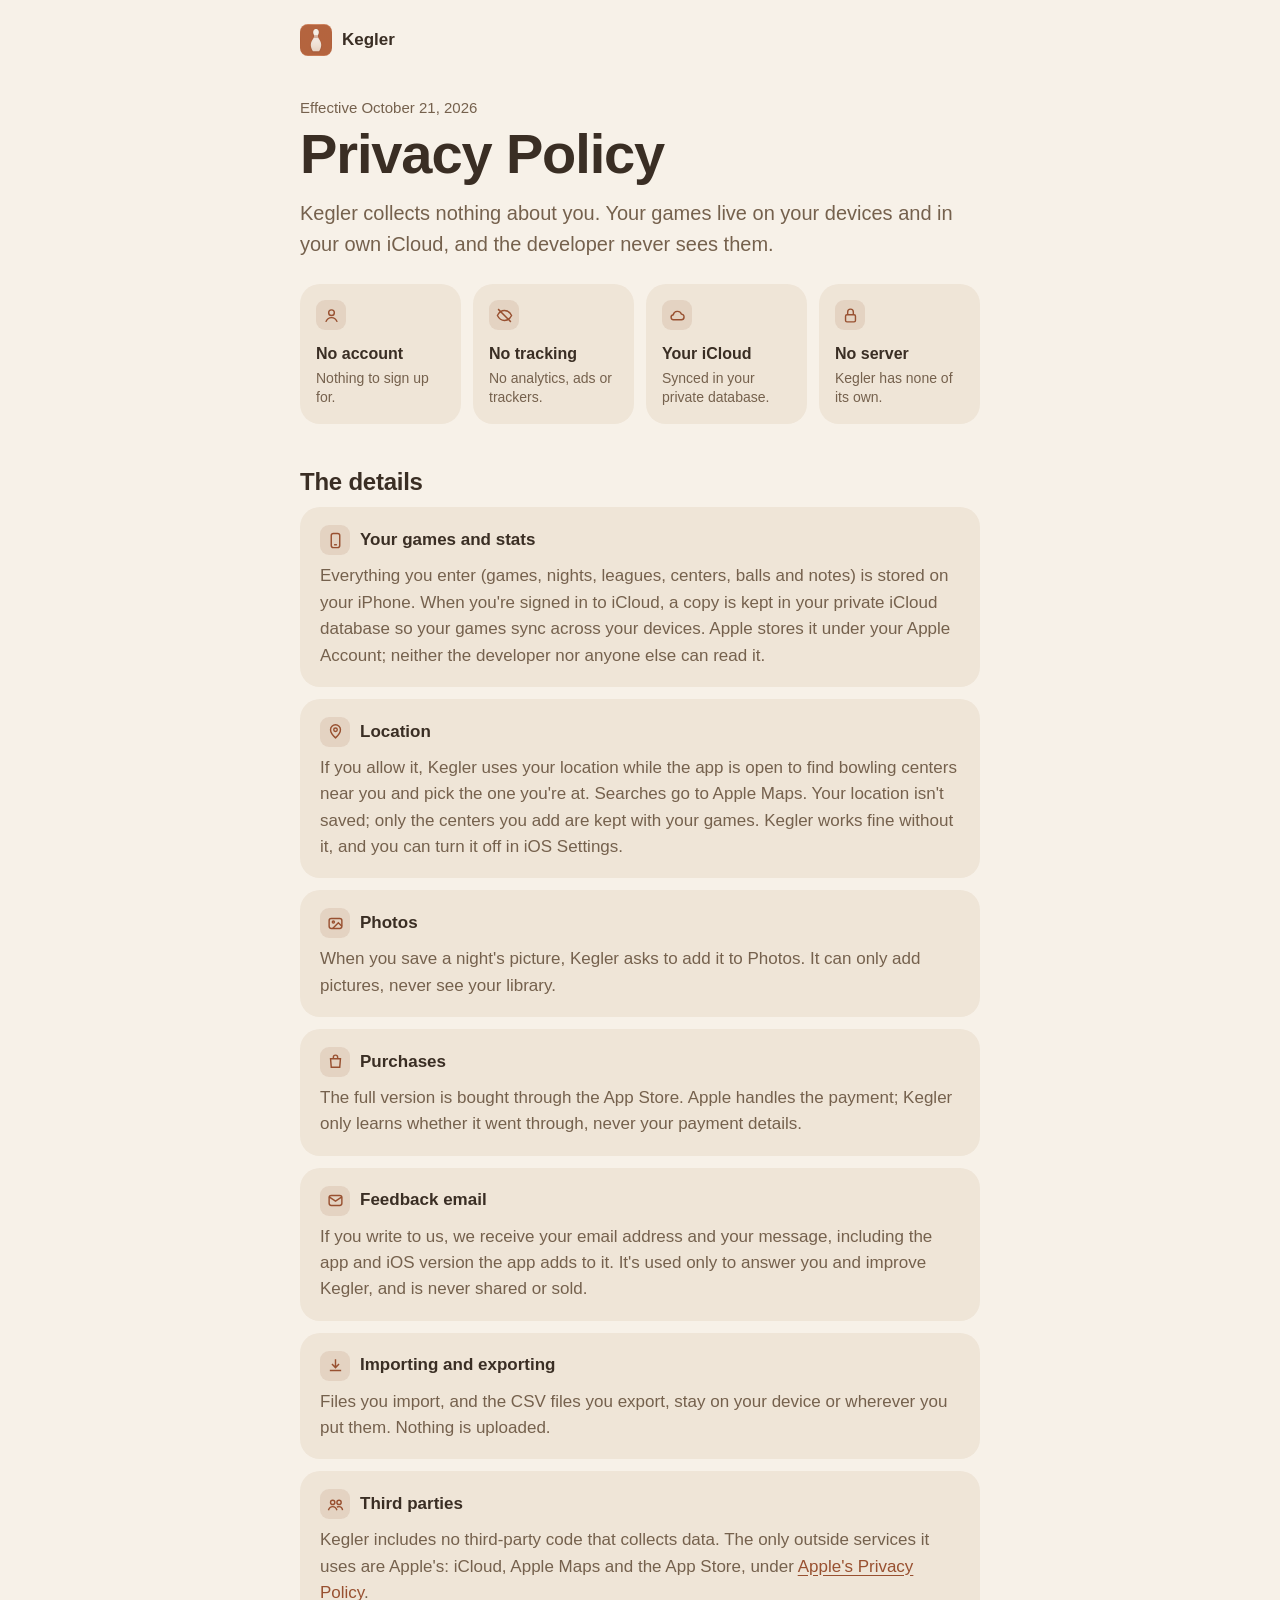
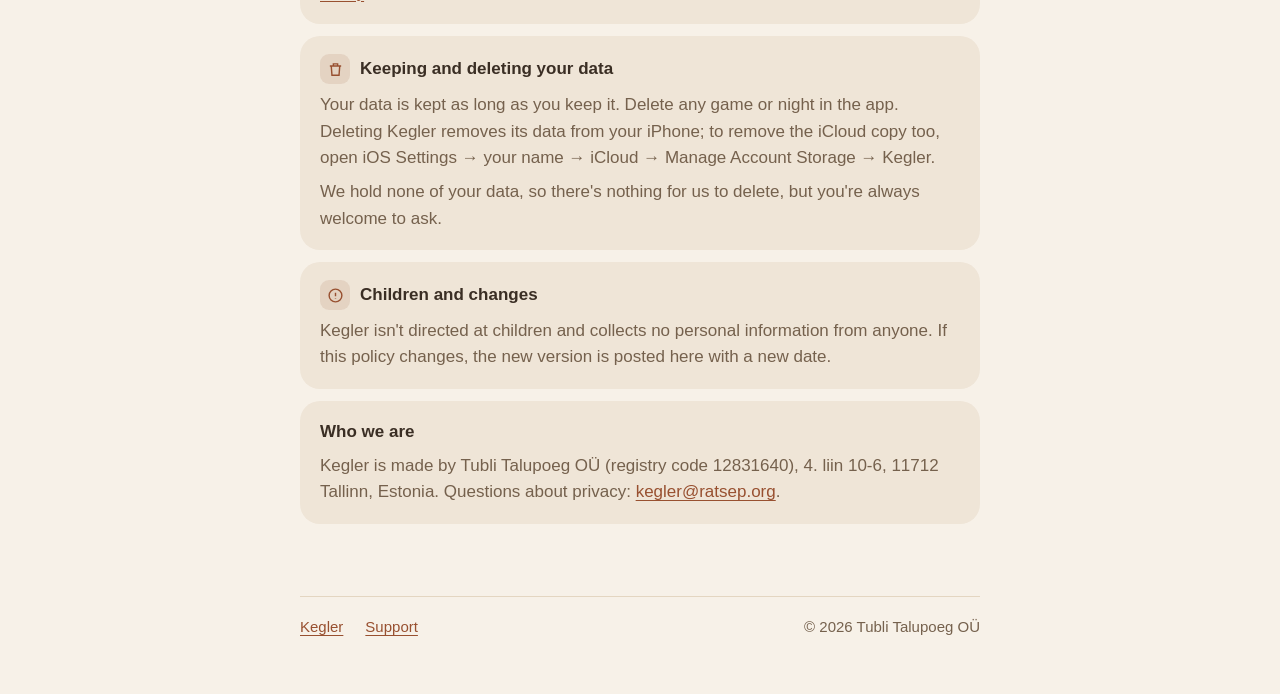
==== commit e27ecd5c: "name tubli talupoeg oü as the maker" ====
--- a/privacy/index.html
+++ b/privacy/index.html
@@ -5,13 +5,13 @@
 <meta name="viewport" content="width=device-width, initial-scale=1">
 <title>Kegler Privacy Policy</title>
 <link rel="icon" href="../favicon.png">
-<link rel="stylesheet" href="../style.css">
+<link rel="stylesheet" href="../style.css?v=4">
 </head>
 <body>
 <main class="narrow">
   <a class="bar" href="../"><img src="../icon.png" alt="">Kegler</a>
 
-  <p class="meta">Effective October 19, 2026</p>
+  <p class="meta">Effective October 21, 2026</p>
   <h1>Privacy Policy</h1>
   <p class="lead">Kegler collects nothing about you. Your games live on your devices and in your own iCloud, and the developer never sees them.</p>
 
@@ -88,13 +88,13 @@
 
   <div class="card">
     <h3>Who we are</h3>
-    <p>Kegler is made by Mikk Rätsep, an independent developer in Estonia. Questions about privacy: <a href="mailto:kegler@ratsep.org">kegler@ratsep.org</a>.</p>
+    <p>Kegler is made by Tubli Talupoeg OÜ (registry code 12831640), 4. liin 10-6, 11712 Tallinn, Estonia. Questions about privacy: <a href="mailto:kegler@ratsep.org">kegler@ratsep.org</a>.</p>
   </div>
 
   <footer>
     <a href="../">Kegler</a>
     <a href="../support/">Support</a>
-    <span class="muted">© 2026 Mikk Rätsep</span>
+    <span class="muted">© 2026 Tubli Talupoeg OÜ</span>
   </footer>
 </main>
 </body>
--- a/style.css
+++ b/style.css
@@ -260,7 +260,8 @@
   --pin-hole: #F7F1E8;
   --pin-down: #DCCDB8;
   --pin-number: #9C8B78;
-  --touch: rgba(58, 46, 36, 0.2);
+  --touch: rgba(58, 46, 36, 0.3);
+  --touch-ring: rgba(58, 46, 36, 0.14);
   --record: #985030;
   position: absolute;
   inset: var(--frame);
@@ -269,6 +270,8 @@
   pointer-events: none;
   container-type: size;
   display: none;
+  /* Its own layer, so its changes are drawn apart from the screenshot under it. */
+  transform: translateZ(0);
 }
 
 @media (prefers-color-scheme: dark) {
@@ -276,7 +279,8 @@
     --pin-hole: #1E1914;
     --pin-down: #3A2F25;
     --pin-number: #8A7864;
-    --touch: rgba(255, 248, 238, 0.28);
+    --touch: rgba(255, 248, 238, 0.45);
+    --touch-ring: rgba(255, 248, 238, 0.2);
     --record: #B05C3C;
   }
 }
@@ -289,8 +293,9 @@
   position: absolute;
   left: var(--x);
   top: var(--y);
-  width: 14cqw;
-  aspect-ratio: 1;
+  width: 13cqw;
+  /* Height given, not an aspect ratio: Safari stretches a grid by its text past the ratio. */
+  height: 13cqw;
   translate: -50% -50%;
   border-radius: 50%;
   background: var(--pin-hole);
@@ -321,7 +326,7 @@
   position: absolute;
   left: 0;
   right: 0;
-  top: 68.6%;
+  top: 61.85%;
   translate: 0 -50%;
   text-align: center;
   font-size: 3.2cqw;
@@ -341,10 +346,10 @@
 
 .swipe .record {
   position: absolute;
-  left: 4cqw;
-  right: 4cqw;
-  top: 74.83%;
-  height: 5.6cqh;
+  left: 3.8cqw;
+  right: 3.8cqw;
+  top: 66.55%;
+  height: 5.1cqh;
   translate: 0 -50%;
   border-radius: 999px;
   background: var(--record);
@@ -356,18 +361,20 @@
   transition: opacity 0.2s;
 }
 
+/* Moved with a transform, not left and top, and ringed with a gradient, not a shadow: Safari
+   leaves trails of a shadowed element moved by layout inside a turning phone. */
 .swipe .finger {
   position: absolute;
-  left: var(--x, 50%);
-  top: var(--y, 62%);
-  width: 10cqw;
-  aspect-ratio: 1;
-  translate: -50% -50%;
+  left: 0;
+  top: 0;
+  width: 11.5cqw;
+  height: 11.5cqw;
   border-radius: 50%;
-  background: var(--touch);
-  box-shadow: 0 0 0 1.4cqw var(--touch);
+  background: radial-gradient(circle, var(--touch) 0 60%, var(--touch-ring) 61% 100%);
+  transform: translate(var(--px, 0px), var(--py, 0px)) translate(-50%, -50%);
   opacity: 0;
-  transition: left 0.16s linear, top 0.16s linear, opacity 0.2s;
+  will-change: transform, opacity;
+  transition: transform 0.16s linear, opacity 0.2s;
 }
 
 .swipe .on { opacity: 1; }
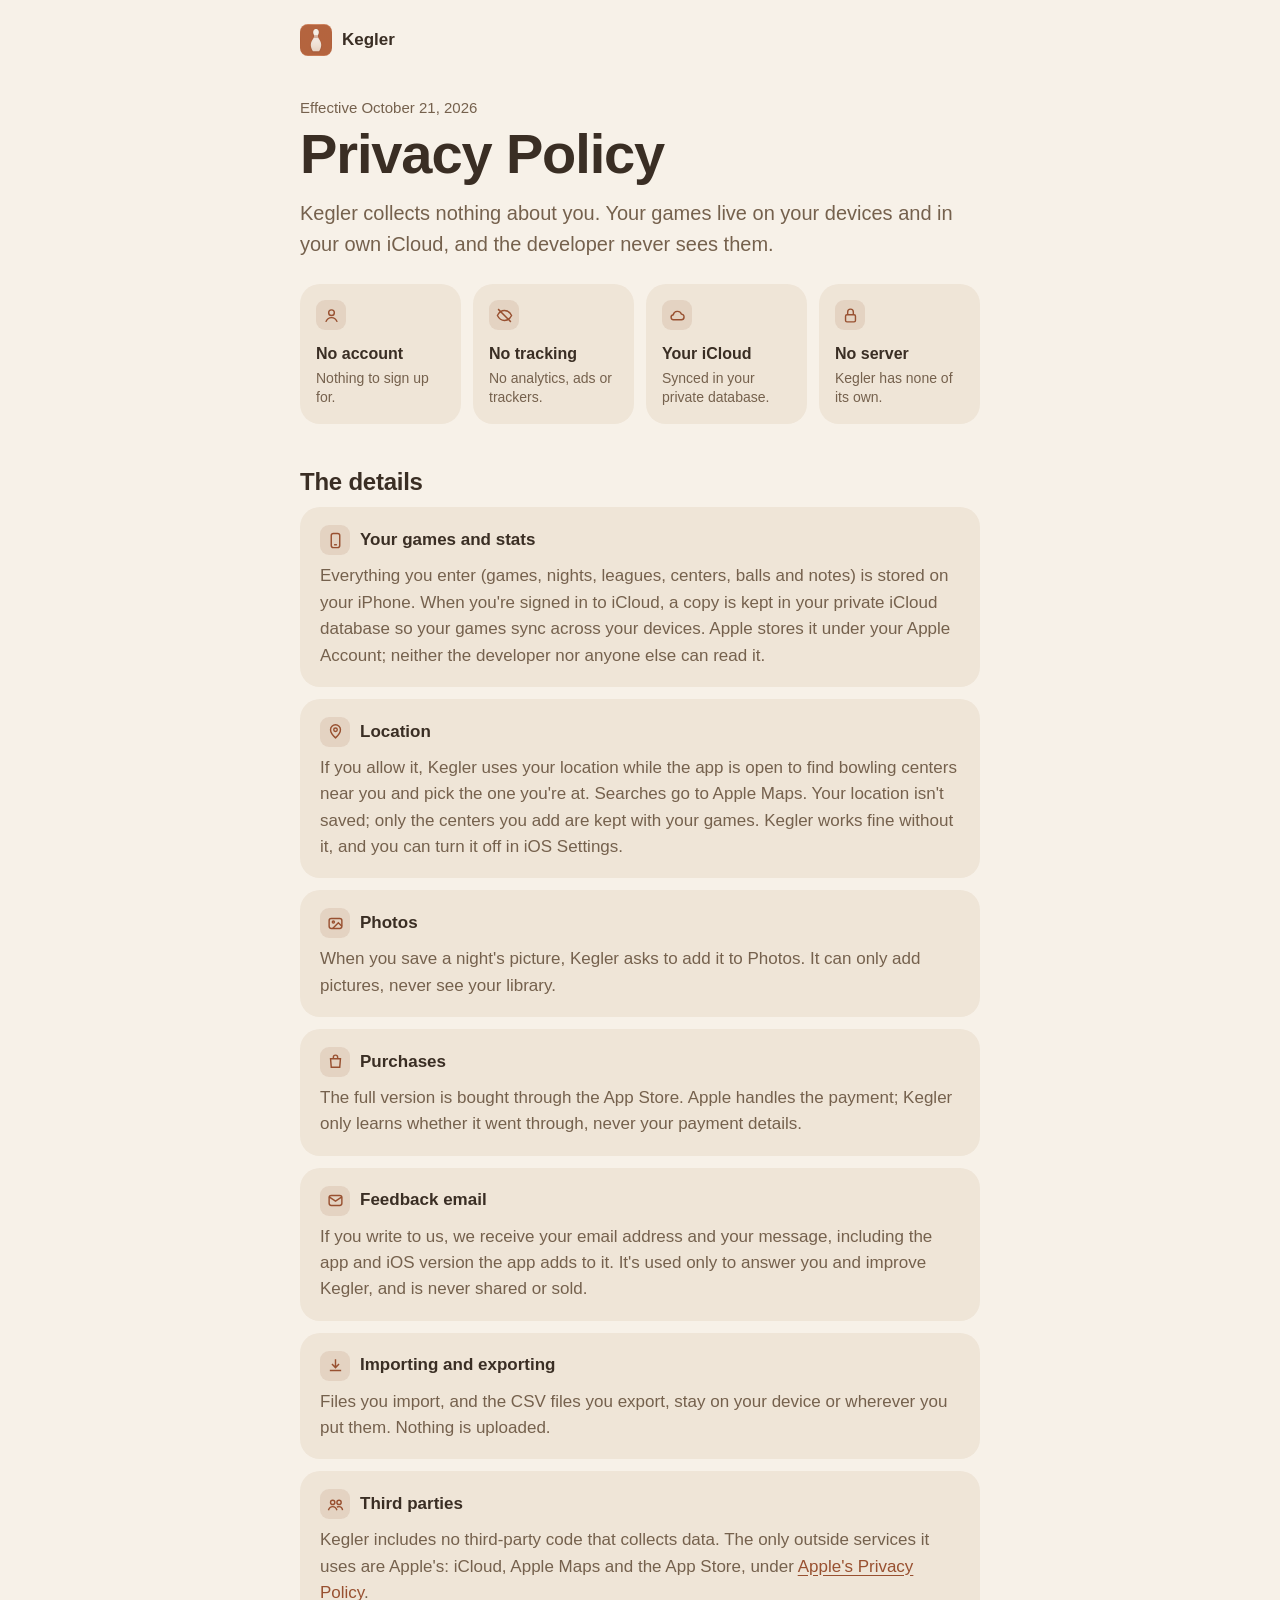
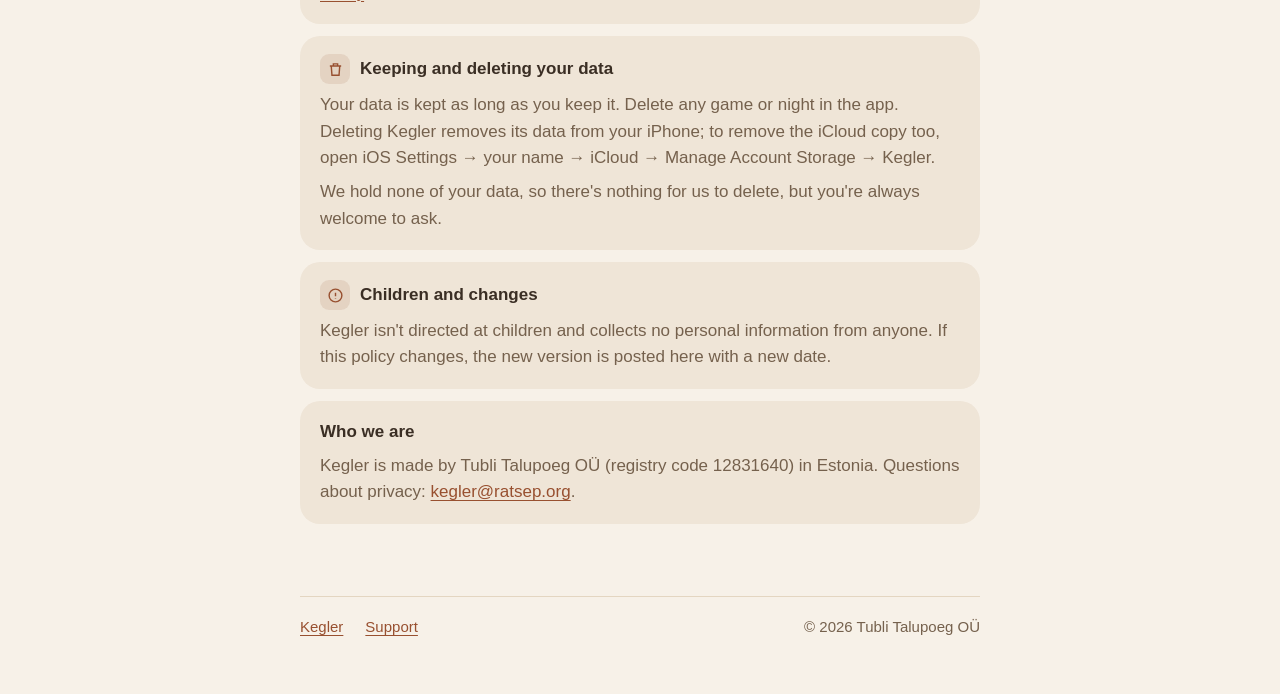
==== commit 82611675: "leave the address out of the privacy policy" ====
--- a/privacy/index.html
+++ b/privacy/index.html
@@ -88,7 +88,7 @@
 
   <div class="card">
     <h3>Who we are</h3>
-    <p>Kegler is made by Tubli Talupoeg OÜ (registry code 12831640), 4. liin 10-6, 11712 Tallinn, Estonia. Questions about privacy: <a href="mailto:kegler@ratsep.org">kegler@ratsep.org</a>.</p>
+    <p>Kegler is made by Tubli Talupoeg OÜ (registry code 12831640) in Estonia. Questions about privacy: <a href="mailto:kegler@ratsep.org">kegler@ratsep.org</a>.</p>
   </div>
 
   <footer>
